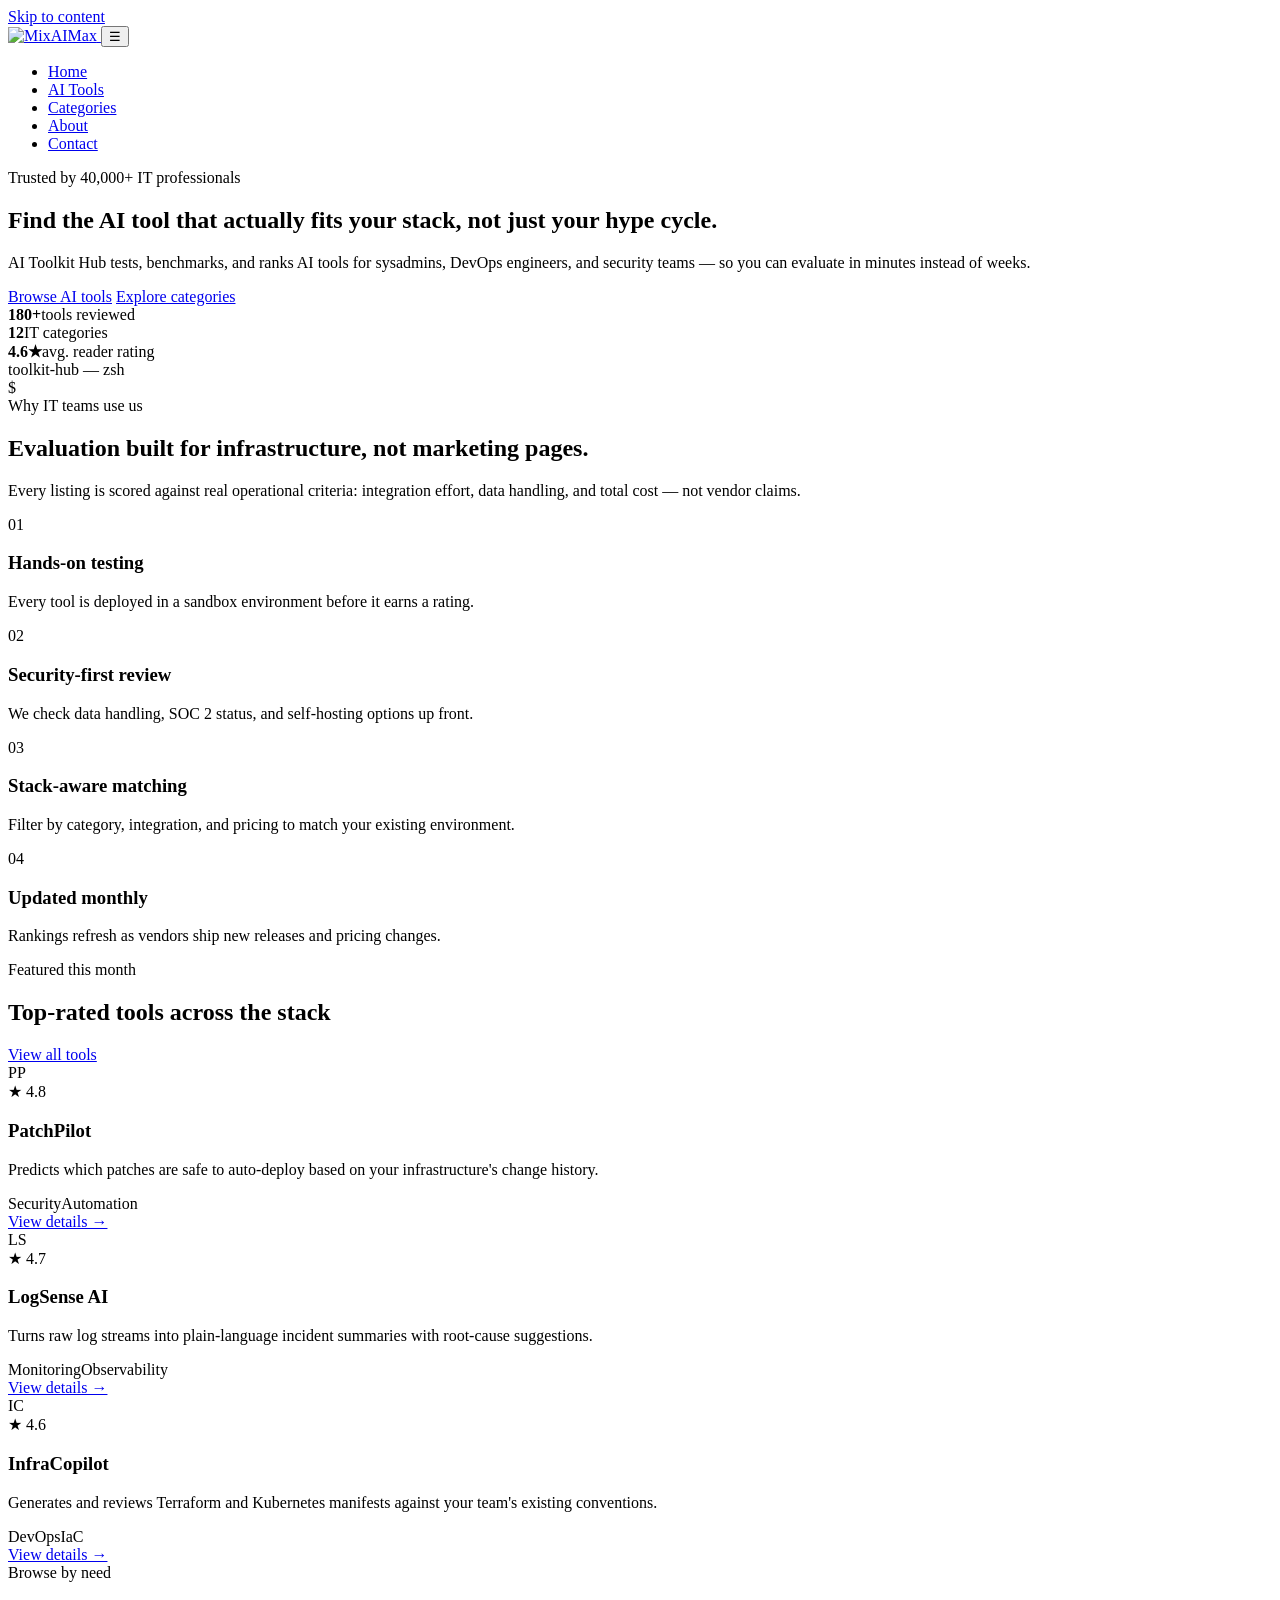
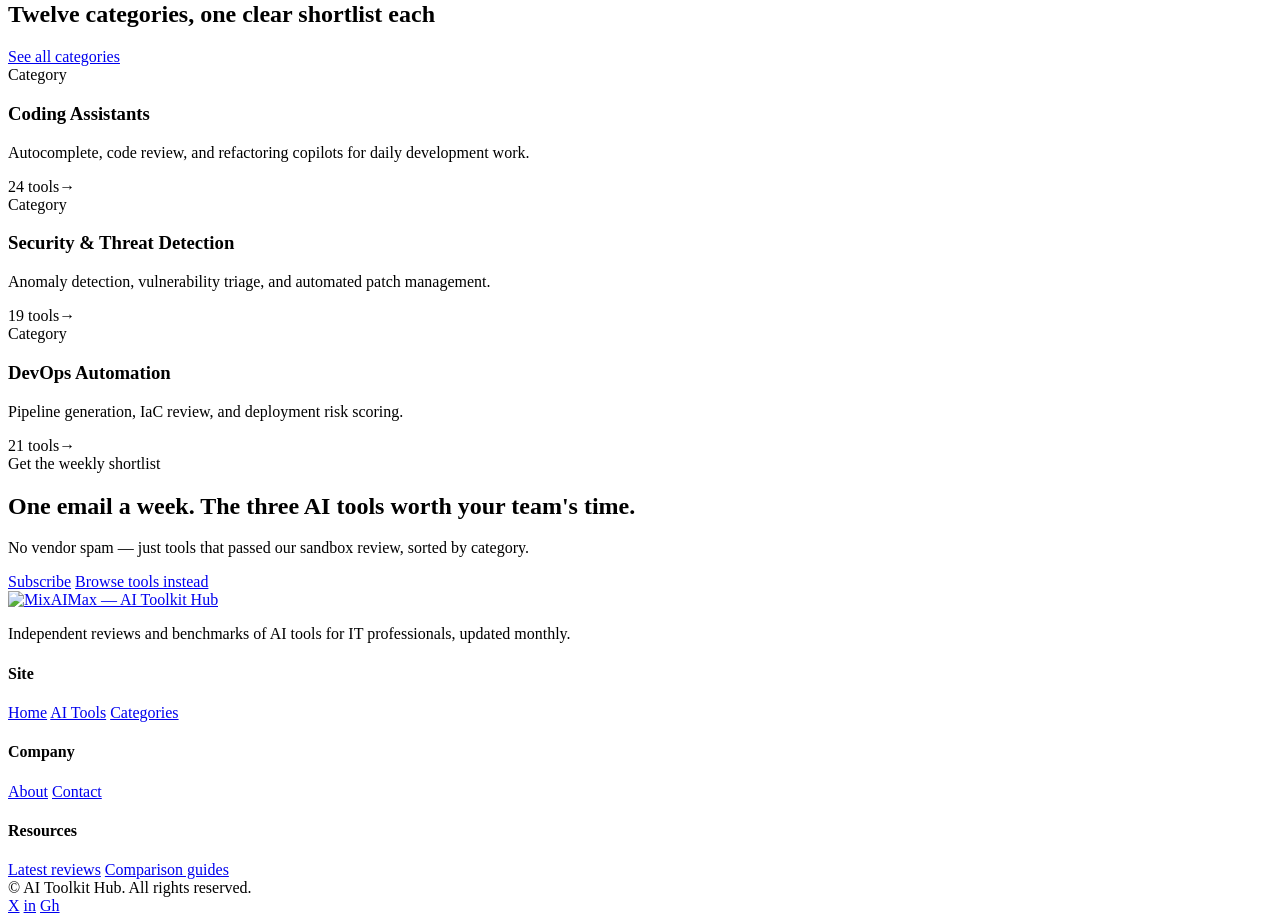
==== index.html @ 881b73ed "Initial website" ====
<!DOCTYPE html>
<html lang="en">
<head>
<meta charset="UTF-8" />
<meta name="viewport" content="width=device-width, initial-scale=1.0" />
<title>MixAIMax — AI Toolkit Hub for IT Professionals</title>
<meta name="description" content="MixAIMax's AI Toolkit Hub helps IT professionals find, compare, and adopt the best AI tools for coding, DevOps, security, monitoring, and infrastructure work." />
<meta name="keywords" content="AI tools, IT professionals, DevOps AI, AI for sysadmins, AI security tools, AI coding assistants" />
<link rel="canonical" href="https://www.mixaimax.example/" />
<meta name="robots" content="index, follow" />

<!-- Open Graph -->
<meta property="og:type" content="website" />
<meta property="og:title" content="MixAIMax — AI Toolkit Hub for IT Professionals" />
<meta property="og:description" content="Curated, benchmarked AI tools for coding, DevOps, security, and monitoring — reviewed by working IT professionals." />
<meta property="og:url" content="https://www.mixaimax.example/" />
<meta name="twitter:card" content="summary_large_image" />

<link rel="preconnect" href="https://fonts.googleapis.com" />
<link rel="preconnect" href="https://fonts.gstatic.com" crossorigin />
<link href="https://fonts.googleapis.com/css2?family=Inter:wght@400;500;600;700&family=JetBrains+Mono:wght@400;500;700;800&display=swap" rel="stylesheet" />
<link rel="stylesheet" href="css/style.css" />

<script type="application/ld+json">
{
  "@context": "https://schema.org",
  "@type": "Organization",
  "name": "MixAIMax",
  "alternateName": "AI Toolkit Hub",
  "url": "https://www.mixaimax.example/",
  "description": "MixAIMax's AI Toolkit Hub recommends the best AI tools for IT professionals across coding, DevOps, security, and monitoring.",
  "sameAs": []
}
</script>
</head>
<body>
<a href="#main-content" class="skip-link">Skip to content</a>

<header class="site-header">
  <nav class="nav" aria-label="Primary">
    <a href="index.html" class="brand" aria-label="MixAIMax — AI Toolkit Hub, go to homepage">
      <span class="brand-logo"><img src="assets/logo-compact.png" alt="MixAIMax" width="87" height="30" /></span>
    </a>
    <button class="nav-toggle" aria-label="Toggle navigation menu" aria-expanded="false">☰</button>
    <ul class="nav-links">
      <li><a href="index.html" class="active">Home</a></li>
      <li><a href="tools.html">AI Tools</a></li>
      <li><a href="categories.html">Categories</a></li>
      <li><a href="about.html">About</a></li>
      <li><a href="contact.html" class="nav-cta">Contact</a></li>
    </ul>
  </nav>
</header>

<main id="main-content">

  <!-- HERO -->
  <section class="hero">
    <div class="container hero-grid">
      <div>
        <span class="eyebrow">Trusted by 40,000+ IT professionals</span>
        <h1>Find the AI tool that actually fits your <span class="accent">stack</span>, not just your hype cycle.</h1>
        <p class="hero-sub">AI Toolkit Hub tests, benchmarks, and ranks AI tools for sysadmins, DevOps engineers, and security teams — so you can evaluate in minutes instead of weeks.</p>
        <div class="hero-actions">
          <a href="tools.html" class="btn btn-primary">Browse AI tools</a>
          <a href="categories.html" class="btn btn-outline">Explore categories</a>
        </div>
        <div class="hero-stats">
          <div class="hero-stat"><strong>180+</strong><span>tools reviewed</span></div>
          <div class="hero-stat"><strong>12</strong><span>IT categories</span></div>
          <div class="hero-stat"><strong>4.6★</strong><span>avg. reader rating</span></div>
        </div>
      </div>

      <div class="terminal" role="img" aria-label="Terminal demo showing a tool search returning ranked results">
        <div class="terminal-bar">
          <span></span><span></span><span></span>
          <span class="terminal-title">toolkit-hub — zsh</span>
        </div>
        <div class="terminal-body">
          <div class="terminal-line"><span class="terminal-prompt">$</span> <span class="terminal-cmd" data-terminal-cmd></span></div>
          <div data-terminal-results></div>
        </div>
      </div>
    </div>
  </section>

  <!-- FEATURES -->
  <section class="section">
    <div class="container">
      <div class="section-head">
        <div>
          <span class="eyebrow">Why IT teams use us</span>
          <h2>Evaluation built for infrastructure, not marketing pages.</h2>
        </div>
        <p>Every listing is scored against real operational criteria: integration effort, data handling, and total cost — not vendor claims.</p>
      </div>
      <div class="feature-grid">
        <div class="feature">
          <div class="tool-icon">01</div>
          <h3>Hands-on testing</h3>
          <p>Every tool is deployed in a sandbox environment before it earns a rating.</p>
        </div>
        <div class="feature">
          <div class="tool-icon">02</div>
          <h3>Security-first review</h3>
          <p>We check data handling, SOC 2 status, and self-hosting options up front.</p>
        </div>
        <div class="feature">
          <div class="tool-icon">03</div>
          <h3>Stack-aware matching</h3>
          <p>Filter by category, integration, and pricing to match your existing environment.</p>
        </div>
        <div class="feature">
          <div class="tool-icon">04</div>
          <h3>Updated monthly</h3>
          <p>Rankings refresh as vendors ship new releases and pricing changes.</p>
        </div>
      </div>
    </div>
  </section>

  <!-- FEATURED TOOLS -->
  <section class="section">
    <div class="container">
      <div class="section-head">
        <div>
          <span class="eyebrow">Featured this month</span>
          <h2>Top-rated tools across the stack</h2>
        </div>
        <a href="tools.html" class="btn btn-outline">View all tools</a>
      </div>
      <div class="grid">
        <article class="card">
          <div class="tool-card-top">
            <div class="tool-icon">PP</div>
            <div class="tool-rating">★ 4.8</div>
          </div>
          <h3>PatchPilot</h3>
          <p>Predicts which patches are safe to auto-deploy based on your infrastructure's change history.</p>
          <div class="tag-row"><span class="tag primary">Security</span><span class="tag">Automation</span></div>
          <a href="tools.html" class="card-link">View details →</a>
        </article>
        <article class="card">
          <div class="tool-card-top">
            <div class="tool-icon">LS</div>
            <div class="tool-rating">★ 4.7</div>
          </div>
          <h3>LogSense AI</h3>
          <p>Turns raw log streams into plain-language incident summaries with root-cause suggestions.</p>
          <div class="tag-row"><span class="tag primary">Monitoring</span><span class="tag">Observability</span></div>
          <a href="tools.html" class="card-link">View details →</a>
        </article>
        <article class="card">
          <div class="tool-card-top">
            <div class="tool-icon">IC</div>
            <div class="tool-rating">★ 4.6</div>
          </div>
          <h3>InfraCopilot</h3>
          <p>Generates and reviews Terraform and Kubernetes manifests against your team's existing conventions.</p>
          <div class="tag-row"><span class="tag primary">DevOps</span><span class="tag">IaC</span></div>
          <a href="tools.html" class="card-link">View details →</a>
        </article>
      </div>
    </div>
  </section>

  <!-- CATEGORIES PREVIEW -->
  <section class="section">
    <div class="container">
      <div class="section-head">
        <div>
          <span class="eyebrow">Browse by need</span>
          <h2>Twelve categories, one clear shortlist each</h2>
        </div>
        <a href="categories.html" class="btn btn-outline">See all categories</a>
      </div>
      <div class="cat-grid">
        <article class="cat-card">
          <div class="cat-num">Category</div>
          <h3>Coding Assistants</h3>
          <p>Autocomplete, code review, and refactoring copilots for daily development work.</p>
          <div class="cat-meta"><span>24 tools</span><span>→</span></div>
        </article>
        <article class="cat-card">
          <div class="cat-num">Category</div>
          <h3>Security &amp; Threat Detection</h3>
          <p>Anomaly detection, vulnerability triage, and automated patch management.</p>
          <div class="cat-meta"><span>19 tools</span><span>→</span></div>
        </article>
        <article class="cat-card">
          <div class="cat-num">Category</div>
          <h3>DevOps Automation</h3>
          <p>Pipeline generation, IaC review, and deployment risk scoring.</p>
          <div class="cat-meta"><span>21 tools</span><span>→</span></div>
        </article>
      </div>
    </div>
  </section>

  <!-- CTA -->
  <section class="section" style="border-bottom:none;">
    <div class="cta-banner">
      <span class="eyebrow" style="justify-content:center;">Get the weekly shortlist</span>
      <h2>One email a week. The three AI tools worth your team's time.</h2>
      <p>No vendor spam — just tools that passed our sandbox review, sorted by category.</p>
      <div class="cta-actions">
        <a href="contact.html" class="btn btn-primary">Subscribe</a>
        <a href="tools.html" class="btn btn-outline">Browse tools instead</a>
      </div>
    </div>
  </section>

</main>

<footer class="site-footer">
  <div class="container">
    <div class="footer-grid">
      <div class="footer-brand">
        <a href="index.html" class="brand" aria-label="MixAIMax — AI Toolkit Hub, go to homepage">
          <span class="brand-logo"><img src="assets/logo-full.png" alt="MixAIMax — AI Toolkit Hub" width="81" height="34" /></span>
        </a>
        <p>Independent reviews and benchmarks of AI tools for IT professionals, updated monthly.</p>
      </div>
      <div class="footer-col">
        <h4>Site</h4>
        <a href="index.html">Home</a>
        <a href="tools.html">AI Tools</a>
        <a href="categories.html">Categories</a>
      </div>
      <div class="footer-col">
        <h4>Company</h4>
        <a href="about.html">About</a>
        <a href="contact.html">Contact</a>
      </div>
      <div class="footer-col">
        <h4>Resources</h4>
        <a href="tools.html">Latest reviews</a>
        <a href="categories.html">Comparison guides</a>
      </div>
    </div>
    <div class="footer-bottom">
      <span>© <span data-year></span> AI Toolkit Hub. All rights reserved.</span>
      <div class="footer-social">
        <a href="#" aria-label="AI Toolkit Hub on X">X</a>
        <a href="#" aria-label="AI Toolkit Hub on LinkedIn">in</a>
        <a href="#" aria-label="AI Toolkit Hub on GitHub">Gh</a>
      </div>
    </div>
  </div>
</footer>

<script src="js/script.js"></script>
</body>
</html>
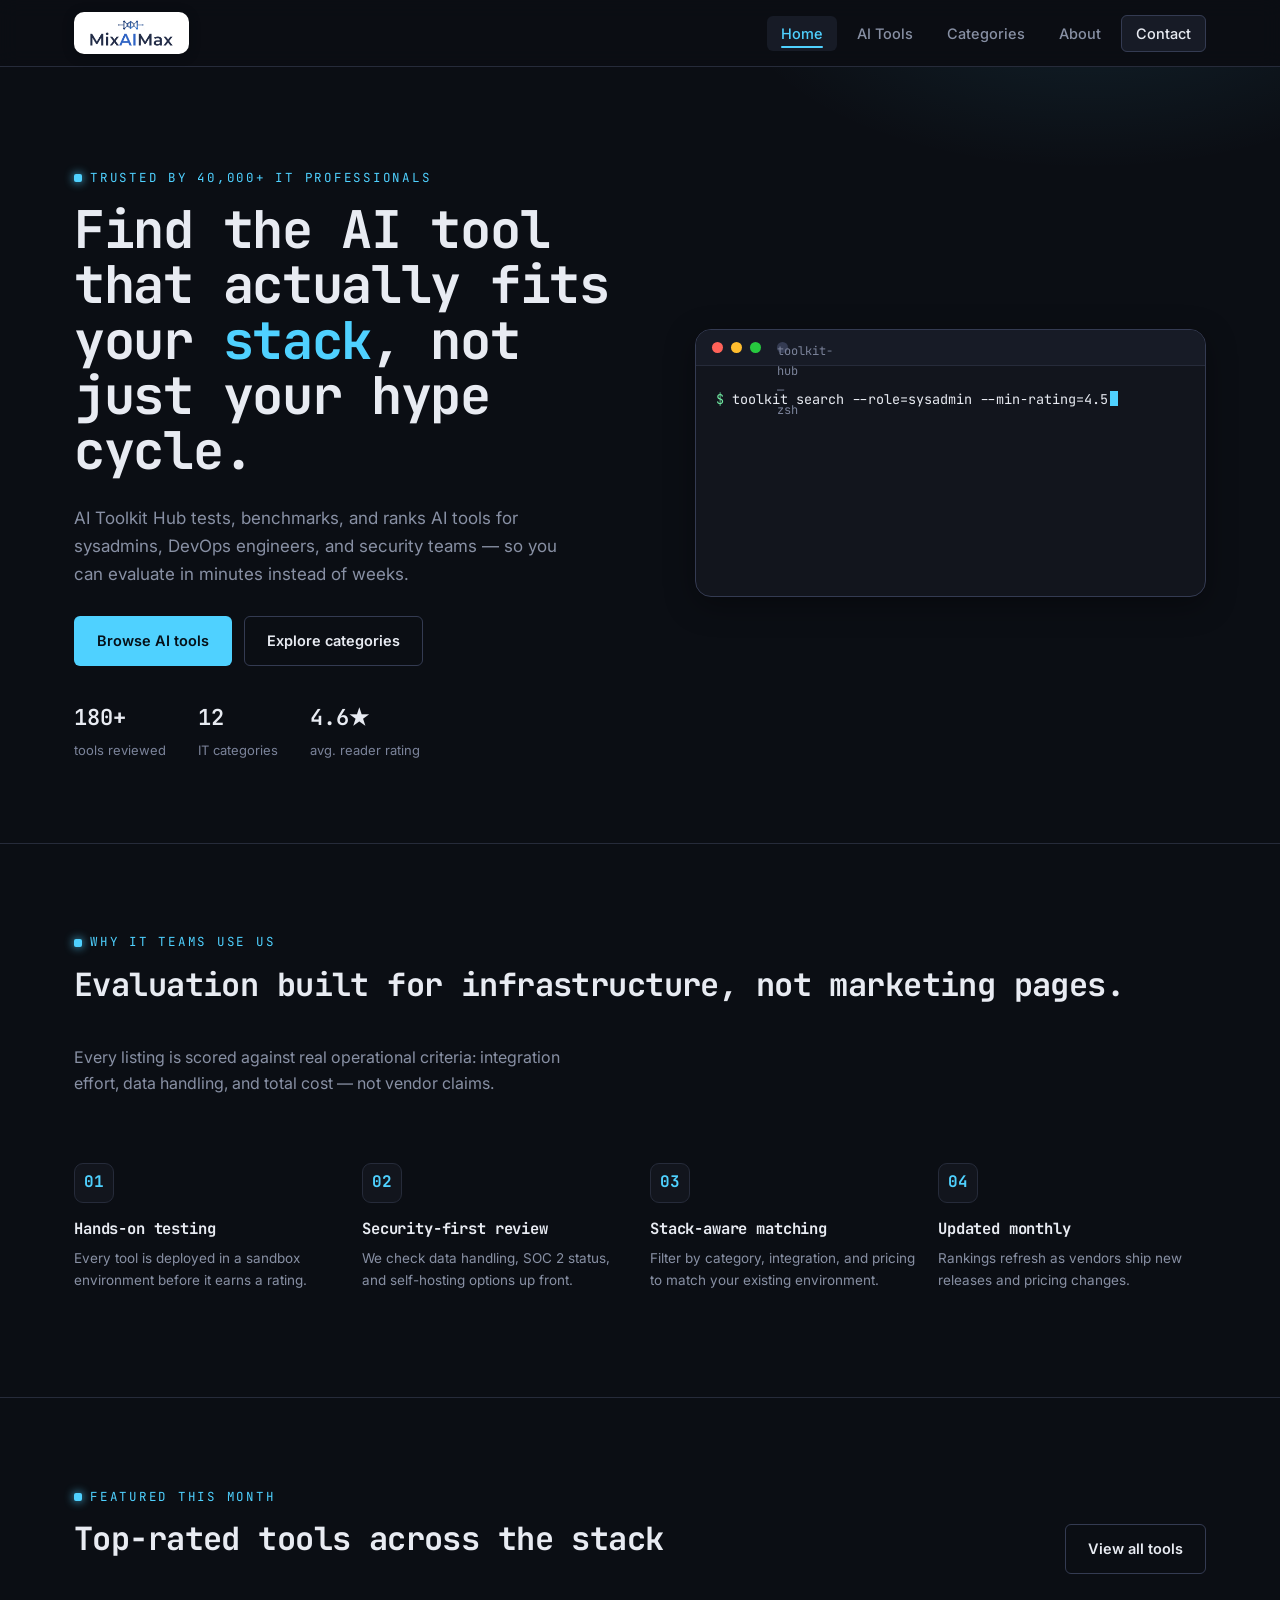
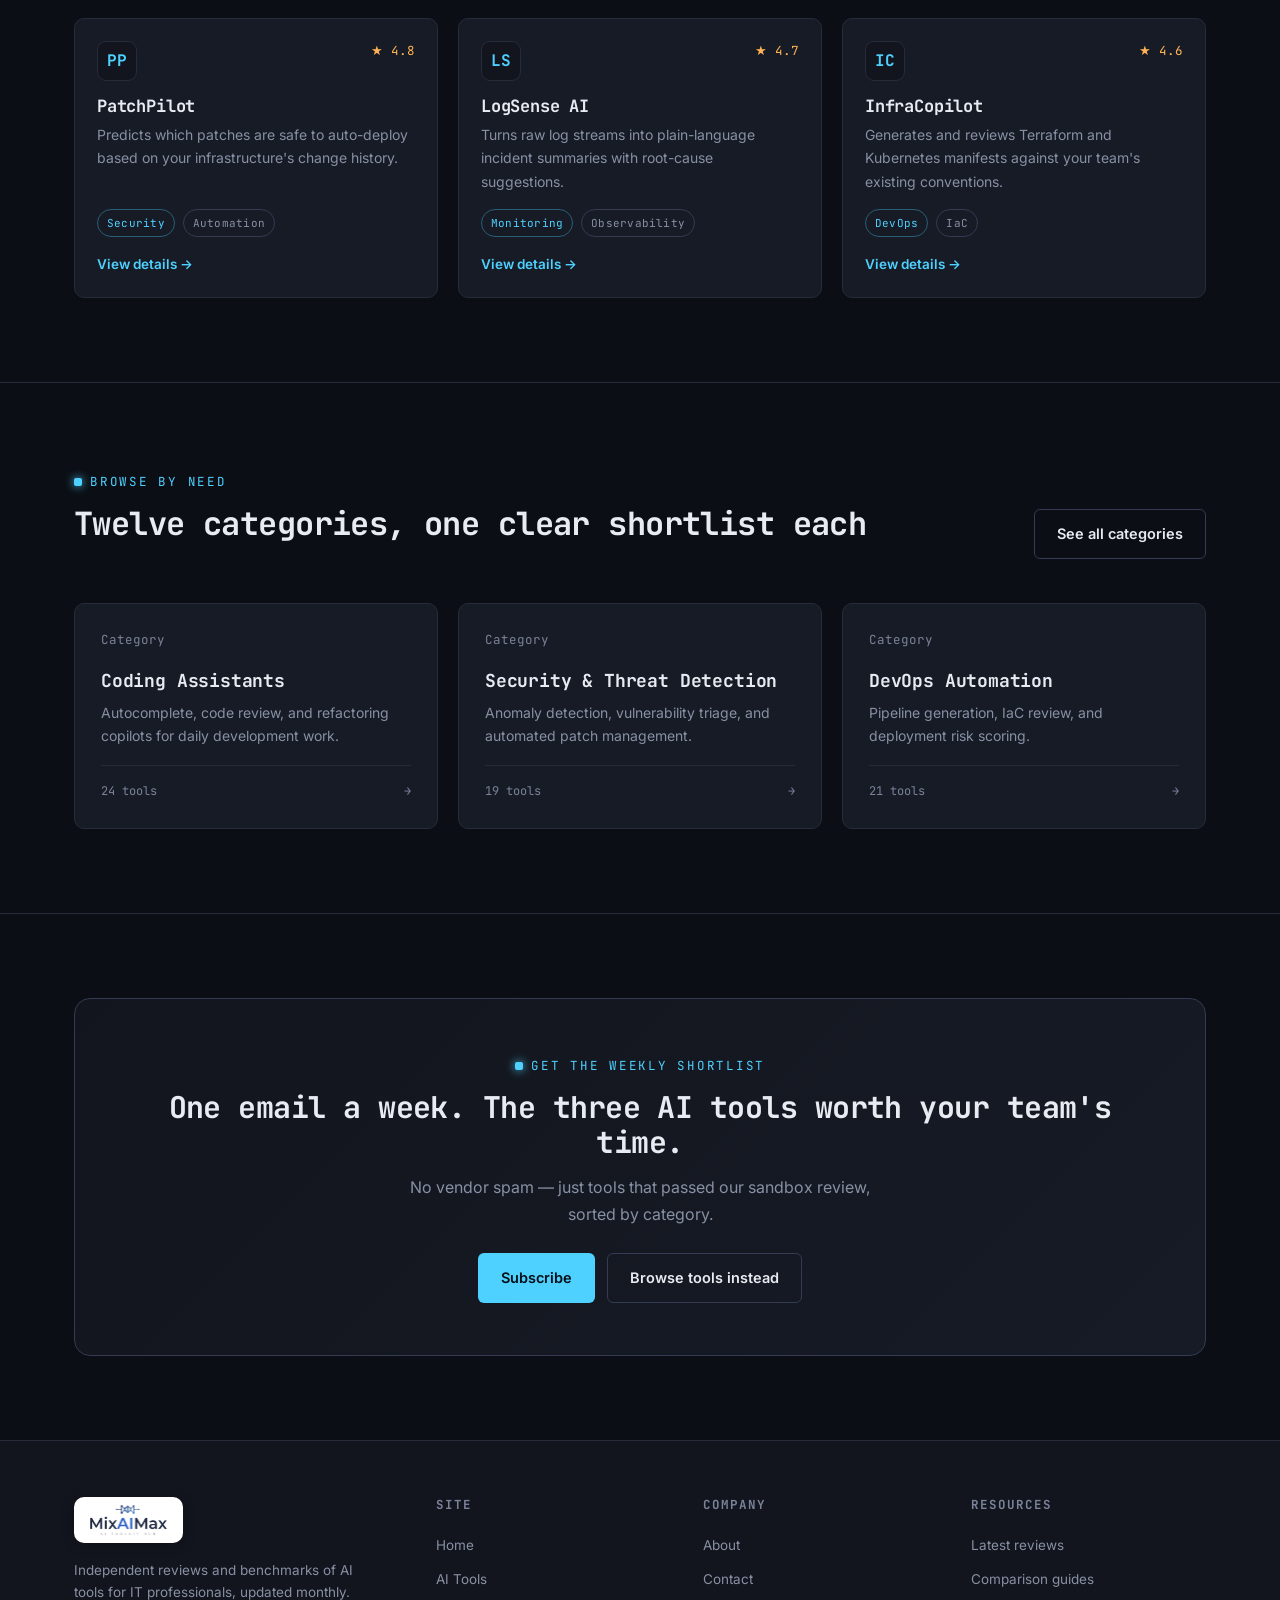
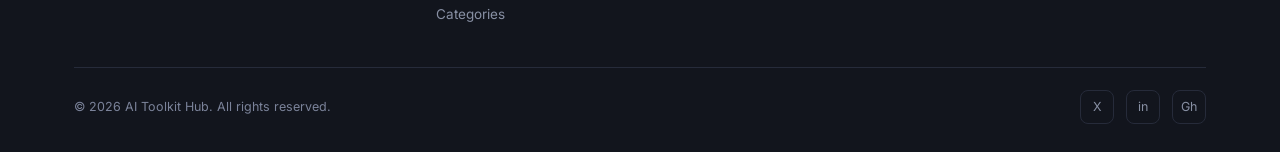
==== commit c7201604: "Review code" ====
--- a/index.html
+++ b/index.html
@@ -3,6 +3,8 @@
 <head>
 <meta charset="UTF-8" />
 <meta name="viewport" content="width=device-width, initial-scale=1.0" />
+<meta name="theme-color" content="#0b0e14" />
+<link rel="preload" as="image" href="assets/logo-compact.png" />
 <title>MixAIMax — AI Toolkit Hub for IT Professionals</title>
 <meta name="description" content="MixAIMax's AI Toolkit Hub helps IT professionals find, compare, and adopt the best AI tools for coding, DevOps, security, monitoring, and infrastructure work." />
 <meta name="keywords" content="AI tools, IT professionals, DevOps AI, AI for sysadmins, AI security tools, AI coding assistants" />
@@ -13,12 +15,16 @@
 <meta property="og:type" content="website" />
 <meta property="og:title" content="MixAIMax — AI Toolkit Hub for IT Professionals" />
 <meta property="og:description" content="Curated, benchmarked AI tools for coding, DevOps, security, and monitoring — reviewed by working IT professionals." />
+<meta property="og:image" content="https://www.mixaimax.example/assets/og-image.png" />
+<meta property="og:locale" content="en_US" />
 <meta property="og:url" content="https://www.mixaimax.example/" />
 <meta name="twitter:card" content="summary_large_image" />
+<meta name="twitter:title" content="MixAIMax" />
+<meta name="twitter:image" content="https://www.mixaimax.example/assets/og-image.png" />
 
 <link rel="preconnect" href="https://fonts.googleapis.com" />
 <link rel="preconnect" href="https://fonts.gstatic.com" crossorigin />
-<link href="https://fonts.googleapis.com/css2?family=Inter:wght@400;500;600;700&family=JetBrains+Mono:wght@400;500;700;800&display=swap" rel="stylesheet" />
+<link href="https://fonts.googleapis.com/css2?family=Inter:wght@400;500;600;700&family=JetBrains+Mono:wght@400;500;700&display=swap" rel="stylesheet" />
 <link rel="stylesheet" href="css/style.css" />
 
 <script type="application/ld+json">
@@ -39,7 +45,7 @@
 <header class="site-header">
   <nav class="nav" aria-label="Primary">
     <a href="index.html" class="brand" aria-label="MixAIMax — AI Toolkit Hub, go to homepage">
-      <span class="brand-logo"><img src="assets/logo-compact.png" alt="MixAIMax" width="87" height="30" /></span>
+      <span class="brand-logo"><img src="assets/logo-compact.png" alt="MixAIMax" width="87" height="30" fetchpriority="high" /></span>
     </a>
     <button class="nav-toggle" aria-label="Toggle navigation menu" aria-expanded="false">☰</button>
     <ul class="nav-links">
@@ -88,14 +94,14 @@
   <!-- FEATURES -->
   <section class="section">
     <div class="container">
-      <div class="section-head">
+      <div class="section-head" data-reveal>
         <div>
           <span class="eyebrow">Why IT teams use us</span>
           <h2>Evaluation built for infrastructure, not marketing pages.</h2>
         </div>
         <p>Every listing is scored against real operational criteria: integration effort, data handling, and total cost — not vendor claims.</p>
       </div>
-      <div class="feature-grid">
+      <div class="feature-grid" data-reveal-group>
         <div class="feature">
           <div class="tool-icon">01</div>
           <h3>Hands-on testing</h3>
@@ -123,14 +129,14 @@
   <!-- FEATURED TOOLS -->
   <section class="section">
     <div class="container">
-      <div class="section-head">
+      <div class="section-head" data-reveal>
         <div>
           <span class="eyebrow">Featured this month</span>
           <h2>Top-rated tools across the stack</h2>
         </div>
         <a href="tools.html" class="btn btn-outline">View all tools</a>
       </div>
-      <div class="grid">
+      <div class="grid" data-reveal-group>
         <article class="card">
           <div class="tool-card-top">
             <div class="tool-icon">PP</div>
@@ -168,14 +174,14 @@
   <!-- CATEGORIES PREVIEW -->
   <section class="section">
     <div class="container">
-      <div class="section-head">
+      <div class="section-head" data-reveal>
         <div>
           <span class="eyebrow">Browse by need</span>
           <h2>Twelve categories, one clear shortlist each</h2>
         </div>
         <a href="categories.html" class="btn btn-outline">See all categories</a>
       </div>
-      <div class="cat-grid">
+      <div class="cat-grid" data-reveal-group>
         <article class="cat-card">
           <div class="cat-num">Category</div>
           <h3>Coding Assistants</h3>
@@ -200,7 +206,7 @@
 
   <!-- CTA -->
   <section class="section" style="border-bottom:none;">
-    <div class="cta-banner">
+    <div class="cta-banner" data-reveal>
       <span class="eyebrow" style="justify-content:center;">Get the weekly shortlist</span>
       <h2>One email a week. The three AI tools worth your team's time.</h2>
       <p>No vendor spam — just tools that passed our sandbox review, sorted by category.</p>
@@ -218,7 +224,7 @@
     <div class="footer-grid">
       <div class="footer-brand">
         <a href="index.html" class="brand" aria-label="MixAIMax — AI Toolkit Hub, go to homepage">
-          <span class="brand-logo"><img src="assets/logo-full.png" alt="MixAIMax — AI Toolkit Hub" width="81" height="34" /></span>
+          <span class="brand-logo"><img src="assets/logo-full.png" alt="MixAIMax — AI Toolkit Hub" width="81" height="34" loading="lazy" decoding="async" /></span>
         </a>
         <p>Independent reviews and benchmarks of AI tools for IT professionals, updated monthly.</p>
       </div>
@@ -250,6 +256,6 @@
   </div>
 </footer>
 
-<script src="js/script.js"></script>
+<script src="js/script.js" defer></script>
 </body>
 </html>
--- a/css/style.css
+++ b/css/style.css
@@ -0,0 +1,823 @@
+/* =========================================================
+   AI TOOLKIT HUB — core stylesheet
+   Design tokens
+   ========================================================= */
+:root {
+  /* color */
+  --bg: #0b0e14;
+  --bg-elevated: #12151d;
+  --surface: #171b26;
+  --surface-hover: #1d2230;
+  --border: #262b3a;
+  --border-bright: #343b52;
+  --text-primary: #e8ebf2;
+  --text-muted: #8890a4;
+  --text-faint: #7b839a;
+  --accent: #4fd1ff;
+  --accent-dim: #2a5f75;
+  --accent-amber: #ffb454;
+  --accent-green: #6ee7a0;
+  --danger: #ff6b6b;
+
+  /* type */
+  --font-display: "JetBrains Mono", "SFMono-Regular", Consolas, monospace;
+  --font-body: "Inter", -apple-system, BlinkMacSystemFont, "Segoe UI", sans-serif;
+
+  /* layout */
+  --max-width: 1180px;
+  --radius-sm: 6px;
+  --radius-md: 10px;
+  --radius-lg: 16px;
+  --shadow-card: 0 8px 30px rgba(0, 0, 0, 0.35);
+}
+
+/* =========================================================
+   Reset
+   ========================================================= */
+*, *::before, *::after { box-sizing: border-box; }
+html { scroll-behavior: smooth; }
+body {
+  margin: 0;
+  background: var(--bg);
+  color: var(--text-primary);
+  font-family: var(--font-body);
+  font-size: 16px;
+  line-height: 1.65;
+  -webkit-font-smoothing: antialiased;
+  -moz-osx-font-smoothing: grayscale;
+  text-rendering: optimizeLegibility;
+}
+img, svg { max-width: 100%; display: block; }
+a { color: inherit; text-decoration: none; }
+ul { list-style: none; margin: 0; padding: 0; }
+
+h1, h2, h3, h4 { font-family: var(--font-display); color: var(--text-primary); margin: 0 0 0.5em; font-weight: 700; }
+h1 { font-size: clamp(32px, 4.5vw, 52px); line-height: 1.06; letter-spacing: -0.025em; }
+h2 { font-size: clamp(24px, 3vw, 32px); line-height: 1.15; letter-spacing: -0.018em; }
+h3 { font-size: 17px; line-height: 1.3; letter-spacing: -0.01em; }
+h4 { font-size: 15px; line-height: 1.35; letter-spacing: -0.005em; }
+
+p { margin: 0 0 1em; color: var(--text-muted); max-width: 62ch; }
+p:last-child { margin-bottom: 0; }
+button { font-family: inherit; cursor: pointer; }
+input, textarea, select { font-family: inherit; }
+strong { color: var(--text-primary); font-weight: 600; }
+
+/* Skip link for keyboard/screen-reader users */
+.skip-link {
+  position: absolute;
+  top: -48px;
+  left: 16px;
+  background: var(--accent);
+  color: #051019;
+  padding: 10px 18px;
+  border-radius: var(--radius-sm);
+  font-family: var(--font-display);
+  font-size: 13px;
+  font-weight: 700;
+  z-index: 999;
+  transition: top 0.15s ease;
+}
+.skip-link:focus { top: 12px; }
+
+@media (prefers-reduced-motion: reduce) {
+  * { animation-duration: 0.001ms !important; animation-iteration-count: 1 !important; transition-duration: 0.001ms !important; scroll-behavior: auto !important; }
+}
+
+::selection { background: var(--accent); color: #051019; }
+html { scrollbar-color: var(--border-bright) var(--bg); }
+::-webkit-scrollbar { width: 11px; height: 11px; }
+::-webkit-scrollbar-track { background: var(--bg); }
+::-webkit-scrollbar-thumb { background: var(--border-bright); border-radius: 20px; border: 3px solid var(--bg); }
+::-webkit-scrollbar-thumb:hover { background: var(--text-faint); }
+
+:focus-visible {
+  outline: 2px solid var(--accent);
+  outline-offset: 3px;
+  border-radius: 4px;
+}
+
+.container {
+  max-width: var(--max-width);
+  margin: 0 auto;
+  padding: 0 24px;
+}
+@media (min-width: 1400px) {
+  .container { padding: 0 32px; }
+}
+
+.eyebrow {
+  font-family: var(--font-display);
+  font-size: 12.5px;
+  letter-spacing: 0.14em;
+  text-transform: uppercase;
+  color: var(--accent);
+  display: inline-flex;
+  align-items: center;
+  gap: 8px;
+  margin-bottom: 14px;
+}
+.eyebrow::before {
+  content: "";
+  width: 8px; height: 8px;
+  background: var(--accent);
+  border-radius: 2px;
+  box-shadow: 0 0 10px var(--accent);
+}
+
+/* =========================================================
+   Header / Nav
+   ========================================================= */
+.site-header {
+  position: sticky;
+  top: 0;
+  z-index: 100;
+  background: rgba(11, 14, 20, 0.82);
+  backdrop-filter: blur(10px);
+  border-bottom: 1px solid var(--border);
+  transition: box-shadow 0.2s ease, background 0.2s ease;
+}
+.site-header.is-scrolled {
+  background: rgba(11, 14, 20, 0.96);
+  box-shadow: 0 8px 24px rgba(0, 0, 0, 0.35);
+}
+.nav {
+  display: flex;
+  align-items: center;
+  justify-content: space-between;
+  padding: 12px 24px;
+  max-width: var(--max-width);
+  margin: 0 auto;
+}
+
+/* Logo: original artwork sits on a light card so its navy/blue palette
+   stays legible against the dark header, at every viewport. */
+.brand { display: flex; align-items: center; }
+.brand-logo {
+  display: flex;
+  align-items: center;
+  background: #ffffff;
+  border-radius: var(--radius-md);
+  padding: 6px 14px;
+  box-shadow: 0 2px 12px rgba(0, 0, 0, 0.28);
+  transition: transform 0.15s ease, box-shadow 0.15s ease;
+}
+.brand:hover .brand-logo { transform: translateY(-1px); box-shadow: 0 4px 16px rgba(0, 0, 0, 0.34); }
+.brand-logo img { height: 30px; width: auto; display: block; }
+
+.nav-links {
+  display: flex;
+  gap: 6px;
+  align-items: center;
+}
+.nav-links a {
+  position: relative;
+  padding: 9px 14px;
+  border-radius: var(--radius-sm);
+  font-size: 14.5px;
+  font-weight: 500;
+  color: var(--text-muted);
+  transition: color 0.15s ease, background 0.15s ease;
+}
+.nav-links a:hover { color: var(--text-primary); background: var(--surface); }
+.nav-links a.active { color: var(--accent); background: var(--surface); }
+.nav-links a.active::after {
+  content: "";
+  position: absolute;
+  left: 14px; right: 14px; bottom: 3px;
+  height: 2px;
+  background: var(--accent);
+  border-radius: 2px;
+}
+.nav-cta {
+  border: 1px solid var(--border-bright);
+  color: var(--text-primary) !important;
+  background: var(--surface);
+}
+.nav-cta:hover { border-color: var(--accent); background: var(--surface-hover) !important; }
+.nav-cta.active { background: var(--surface) !important; }
+.nav-cta.active::after { display: none; }
+.nav-toggle {
+  display: none;
+  background: none;
+  border: 1px solid var(--border);
+  border-radius: var(--radius-sm);
+  width: 44px; height: 44px;
+  align-items: center;
+  justify-content: center;
+  color: var(--text-primary);
+  font-size: 18px;
+  transition: border-color 0.15s ease;
+}
+.nav-toggle:hover { border-color: var(--border-bright); }
+
+.nav-backdrop {
+  position: fixed;
+  inset: 0;
+  background: rgba(0, 0, 0, 0.5);
+  opacity: 0;
+  pointer-events: none;
+  transition: opacity 0.2s ease;
+  z-index: 90;
+}
+.nav-backdrop.show { opacity: 1; pointer-events: auto; }
+
+@media (max-width: 860px) {
+  .nav-toggle { display: flex; }
+  .nav-links {
+    position: absolute;
+    top: 100%; left: 12px; right: 12px;
+    flex-direction: column;
+    align-items: stretch;
+    background: var(--bg-elevated);
+    border: 1px solid var(--border);
+    border-radius: var(--radius-md);
+    margin-top: 8px;
+    padding: 10px;
+    gap: 2px;
+    z-index: 95;
+    box-shadow: var(--shadow-card);
+    opacity: 0;
+    transform: translateY(-8px);
+    visibility: hidden;
+    transition: opacity 0.18s ease, transform 0.18s ease, visibility 0.18s;
+  }
+  .nav-links.open { opacity: 1; transform: translateY(0); visibility: visible; }
+  .nav-links a { padding: 13px 14px; }
+  .nav-links a.active::after { display: none; }
+  .nav-links a.active { border-left: 2px solid var(--accent); }
+}
+
+/* =========================================================
+   Buttons
+   ========================================================= */
+.btn {
+  display: inline-flex;
+  align-items: center;
+  gap: 8px;
+  padding: 12px 22px;
+  border-radius: var(--radius-sm);
+  font-size: 14.5px;
+  font-weight: 600;
+  border: 1px solid transparent;
+  transition: transform 0.15s ease, background 0.15s ease, border-color 0.15s ease;
+  white-space: nowrap;
+}
+.btn:hover { transform: translateY(-1px); }
+.btn-primary {
+  background: var(--accent);
+  color: #051019;
+}
+.btn-primary:hover { background: #6bdcff; }
+.btn-outline {
+  border-color: var(--border-bright);
+  color: var(--text-primary);
+  background: transparent;
+}
+.btn-outline:hover { border-color: var(--accent); color: var(--accent); }
+.btn-block { width: 100%; justify-content: center; }
+.btn-sm { padding: 8px 16px; font-size: 13px; }
+
+/* =========================================================
+   Hero
+   ========================================================= */
+.hero {
+  padding: 96px 0 80px;
+  border-bottom: 1px solid var(--border);
+  background:
+    radial-gradient(600px 300px at 85% -10%, rgba(79, 209, 255, 0.10), transparent 60%);
+}
+.hero-grid {
+  display: grid;
+  grid-template-columns: 1.05fr 0.95fr;
+  gap: 56px;
+  align-items: center;
+}
+.hero h1 {
+  font-size: clamp(32px, 4.5vw, 52px);
+  color: var(--text-primary);
+}
+.hero h1 .accent { color: var(--accent); }
+.hero-sub {
+  font-size: 17px;
+  max-width: 46ch;
+  margin-bottom: 28px;
+}
+.hero-actions { display: flex; gap: 12px; flex-wrap: wrap; margin-bottom: 34px; }
+.hero-stats { display: flex; gap: 32px; flex-wrap: wrap; }
+.hero-stat strong {
+  display: block;
+  font-family: var(--font-display);
+  font-size: 22px;
+  color: var(--text-primary);
+}
+.hero-stat span { font-size: 13px; color: var(--text-faint); }
+
+/* Terminal signature element */
+.terminal {
+  background: var(--bg-elevated);
+  border: 1px solid var(--border-bright);
+  border-radius: var(--radius-lg);
+  box-shadow: var(--shadow-card);
+  overflow: hidden;
+}
+.terminal-bar {
+  display: flex;
+  align-items: center;
+  gap: 8px;
+  padding: 12px 16px;
+  background: var(--surface);
+  border-bottom: 1px solid var(--border);
+}
+.terminal-bar span {
+  width: 11px; height: 11px; border-radius: 50%;
+  background: var(--border-bright);
+}
+.terminal-bar span:nth-child(1) { background: #ff6259; }
+.terminal-bar span:nth-child(2) { background: #ffbd2e; }
+.terminal-bar span:nth-child(3) { background: #27c93f; }
+.terminal-title {
+  margin-left: 8px;
+  font-family: var(--font-display);
+  font-size: 12px;
+  color: var(--text-faint);
+}
+.terminal-body {
+  padding: 22px 20px 26px;
+  font-family: var(--font-display);
+  font-size: 13.5px;
+  min-height: 230px;
+}
+.terminal-line { color: var(--text-muted); margin-bottom: 10px; }
+.terminal-prompt { color: var(--accent-green); }
+.terminal-cmd { color: var(--text-primary); }
+.terminal-cursor {
+  display: inline-block;
+  width: 8px; height: 15px;
+  background: var(--accent);
+  margin-left: 2px;
+  vertical-align: -2px;
+  animation: blink 1s steps(1) infinite;
+}
+@keyframes blink { 50% { opacity: 0; } }
+.terminal-result {
+  display: flex;
+  justify-content: space-between;
+  align-items: center;
+  padding: 10px 12px;
+  border: 1px solid var(--border);
+  border-radius: var(--radius-sm);
+  margin-top: 8px;
+  background: var(--surface);
+  opacity: 0;
+  transform: translateY(6px);
+  animation: rise 0.5s ease forwards;
+}
+.terminal-result .r-tag { color: var(--accent-amber); font-size: 12px; }
+@keyframes rise { to { opacity: 1; transform: translateY(0); } }
+
+/* =========================================================
+   Section basics
+   ========================================================= */
+.section { padding: 84px 0; border-bottom: 1px solid var(--border); }
+.section:last-of-type { border-bottom: none; }
+.section-head {
+  display: flex;
+  justify-content: space-between;
+  align-items: flex-end;
+  gap: 24px;
+  margin-bottom: 44px;
+  flex-wrap: wrap;
+}
+.section-head h2 { font-size: clamp(24px, 3vw, 32px); color: var(--text-primary); }
+.section-head p { max-width: 52ch; margin: 0; }
+
+/* =========================================================
+   Cards: tools
+   ========================================================= */
+.grid {
+  display: grid;
+  grid-template-columns: repeat(3, 1fr);
+  gap: 20px;
+}
+.card {
+  background: var(--surface);
+  border: 1px solid var(--border);
+  border-radius: var(--radius-md);
+  padding: 22px;
+  display: flex;
+  flex-direction: column;
+  transition: border-color 0.15s ease, transform 0.15s ease;
+}
+.card:hover { border-color: var(--border-bright); transform: translateY(-3px); }
+.card p { flex-grow: 1; }
+.tool-card-top {
+  display: flex;
+  justify-content: space-between;
+  align-items: flex-start;
+  margin-bottom: 14px;
+}
+.tool-icon {
+  width: 40px; height: 40px;
+  border-radius: 9px;
+  display: flex; align-items: center; justify-content: center;
+  background: var(--bg-elevated);
+  border: 1px solid var(--border);
+  color: var(--accent);
+  font-family: var(--font-display);
+  font-weight: 700;
+}
+.tool-rating {
+  font-family: var(--font-display);
+  font-size: 12.5px;
+  color: var(--accent-amber);
+  display: flex;
+  align-items: center;
+  gap: 4px;
+}
+.card h3 { font-size: 17px; color: var(--text-primary); margin-bottom: 6px; }
+.card p { font-size: 14px; margin-bottom: 16px; }
+.tag-row { display: flex; flex-wrap: wrap; gap: 8px; margin-bottom: 16px; }
+.tag {
+  font-family: var(--font-display);
+  font-size: 11px;
+  letter-spacing: 0.02em;
+  padding: 4px 9px;
+  border-radius: 20px;
+  border: 1px solid var(--border-bright);
+  color: var(--text-muted);
+}
+.tag.primary { color: var(--accent); border-color: var(--accent-dim); }
+.card-link {
+  font-size: 13.5px;
+  font-weight: 600;
+  color: var(--accent);
+  display: inline-flex;
+  align-items: center;
+  gap: 5px;
+}
+.card-link span, .card-link::after { transition: transform 0.15s ease; }
+.card:hover .card-link { text-decoration: underline; }
+
+/* filter bar for Tools page */
+.filter-bar {
+  display: flex;
+  flex-wrap: wrap;
+  gap: 10px;
+  margin-bottom: 40px;
+}
+.filter-chip {
+  font-family: var(--font-display);
+  font-size: 12.5px;
+  padding: 9px 16px;
+  border-radius: 20px;
+  border: 1px solid var(--border);
+  color: var(--text-muted);
+  background: var(--surface);
+  transition: all 0.15s ease;
+}
+.filter-chip:hover { border-color: var(--border-bright); color: var(--text-primary); }
+.filter-chip.is-active {
+  border-color: var(--accent);
+  color: var(--accent);
+  background: rgba(79, 209, 255, 0.08);
+}
+.results-note {
+  font-family: var(--font-display);
+  font-size: 12.5px;
+  color: var(--text-faint);
+  margin-bottom: 20px;
+}
+.empty-state {
+  display: none;
+  text-align: center;
+  padding: 60px 20px;
+  border: 1px dashed var(--border-bright);
+  border-radius: var(--radius-md);
+  color: var(--text-faint);
+  font-family: var(--font-display);
+  font-size: 13px;
+}
+.empty-state.show { display: block; }
+
+/* =========================================================
+   Category cards
+   ========================================================= */
+.cat-grid { display: grid; grid-template-columns: repeat(3, 1fr); gap: 20px; }
+.cat-card {
+  background: var(--surface);
+  border: 1px solid var(--border);
+  border-radius: var(--radius-md);
+  padding: 26px;
+  transition: border-color 0.15s ease, transform 0.15s ease;
+}
+.cat-card:hover { border-color: var(--accent-dim); transform: translateY(-3px); }
+.cat-num {
+  font-family: var(--font-display);
+  color: var(--text-faint);
+  font-size: 12.5px;
+  margin-bottom: 18px;
+}
+.cat-card h3 { font-size: 18px; color: var(--text-primary); }
+.cat-card p { font-size: 14px; }
+.cat-meta {
+  display: flex;
+  justify-content: space-between;
+  align-items: center;
+  margin-top: 18px;
+  padding-top: 16px;
+  border-top: 1px solid var(--border);
+  font-family: var(--font-display);
+  font-size: 12px;
+  color: var(--text-faint);
+}
+
+/* =========================================================
+   Feature / value list
+   ========================================================= */
+.feature-grid { display: grid; grid-template-columns: repeat(4, 1fr); gap: 20px; }
+.feature {
+  padding: 22px 0;
+}
+.feature .tool-icon { margin-bottom: 16px; }
+.feature h3 { font-size: 15.5px; color: var(--text-primary); margin-bottom: 8px; }
+.feature p { font-size: 13.5px; margin: 0; }
+
+/* =========================================================
+   About page
+   ========================================================= */
+.split {
+  display: grid;
+  grid-template-columns: 1fr 1fr;
+  gap: 56px;
+  align-items: center;
+}
+.stat-block { display: grid; grid-template-columns: repeat(2, 1fr); gap: 24px; margin-top: 20px; }
+.stat-block .num { font-family: var(--font-display); font-size: 30px; color: var(--accent); }
+.stat-block .label { font-size: 12.5px; color: var(--text-faint); }
+.values-grid { display: grid; grid-template-columns: repeat(3, 1fr); gap: 20px; margin-top: 20px; }
+.value-card {
+  border: 1px solid var(--border);
+  background: var(--surface);
+  border-radius: var(--radius-md);
+  padding: 24px;
+}
+.value-card h3 { font-size: 16px; color: var(--text-primary); }
+.value-card p { font-size: 14px; margin: 0; }
+.timeline { border-left: 2px solid var(--border-bright); padding-left: 24px; margin-top: 30px; }
+.timeline-item { position: relative; padding-bottom: 28px; }
+.timeline-item:last-child { padding-bottom: 0; }
+.timeline-item::before {
+  content: "";
+  position: absolute;
+  left: -30px; top: 4px;
+  width: 10px; height: 10px;
+  background: var(--accent);
+  border-radius: 50%;
+  box-shadow: 0 0 0 4px rgba(79, 209, 255, 0.15);
+}
+.timeline-item .t-year { font-family: var(--font-display); color: var(--accent); font-size: 13px; }
+.timeline-item h4 { color: var(--text-primary); font-size: 15px; margin: 4px 0 4px; }
+.timeline-item p { font-size: 13.5px; margin: 0; }
+
+/* =========================================================
+   Contact page
+   ========================================================= */
+.contact-grid { display: grid; grid-template-columns: 1fr 1fr; gap: 48px; align-items: start; }
+.field { margin-bottom: 20px; }
+.field label {
+  display: block;
+  font-family: var(--font-display);
+  font-size: 12.5px;
+  color: var(--text-muted);
+  margin-bottom: 8px;
+}
+.field input, .field textarea, .field select {
+  width: 100%;
+  background: var(--bg-elevated);
+  border: 1px solid var(--border);
+  border-radius: var(--radius-sm);
+  padding: 12px 14px;
+  color: var(--text-primary);
+  font-size: 14.5px;
+  transition: border-color 0.15s ease;
+}
+.field input:focus, .field textarea:focus, .field select:focus {
+  border-color: var(--accent);
+  outline: none;
+}
+.field textarea { resize: vertical; min-height: 130px; }
+.field-error {
+  font-size: 12.5px;
+  color: var(--danger);
+  margin-top: 6px;
+  display: none;
+}
+.field.has-error input, .field.has-error textarea { border-color: var(--danger); }
+.field.has-error .field-error { display: block; }
+.form-status {
+  margin-top: 18px;
+  padding: 14px 16px;
+  border-radius: var(--radius-sm);
+  font-size: 14px;
+  border: 1px solid var(--accent-dim);
+  background: rgba(79, 209, 255, 0.08);
+  color: var(--accent);
+  display: none;
+}
+.form-status.show { display: block; }
+.contact-info-card {
+  border: 1px solid var(--border);
+  background: var(--surface);
+  border-radius: var(--radius-md);
+  padding: 26px;
+  margin-bottom: 16px;
+}
+.contact-info-card h3 { font-size: 15px; color: var(--text-primary); margin-bottom: 6px; }
+.contact-info-card p { font-size: 14px; margin: 0; }
+.faq-item { border-bottom: 1px solid var(--border); padding: 16px 0; }
+.faq-item summary {
+  cursor: pointer;
+  font-family: var(--font-display);
+  font-size: 14px;
+  color: var(--text-primary);
+  list-style: none;
+}
+.faq-item summary::-webkit-details-marker { display: none; }
+.faq-item summary::before { content: "+ "; color: var(--accent); }
+.faq-item[open] summary::before { content: "− "; }
+.faq-item p { margin-top: 10px; font-size: 13.5px; }
+
+/* =========================================================
+   CTA banner
+   ========================================================= */
+.cta-banner {
+  background: linear-gradient(135deg, var(--bg-elevated), var(--surface));
+  border: 1px solid var(--border-bright);
+  border-radius: var(--radius-lg);
+  padding: 52px;
+  text-align: center;
+  margin: 0 24px;
+  max-width: calc(var(--max-width) - 48px);
+  margin: 0 auto;
+}
+.cta-banner h2 { font-size: clamp(22px, 3vw, 30px); }
+.cta-banner p { max-width: 50ch; margin: 0 auto 26px; }
+.cta-actions { display: flex; gap: 12px; justify-content: center; flex-wrap: wrap; }
+
+/* =========================================================
+   Footer
+   ========================================================= */
+.site-footer {
+  background: var(--bg-elevated);
+  border-top: 1px solid var(--border);
+  padding: 56px 0 28px;
+}
+.footer-grid {
+  display: grid;
+  grid-template-columns: 1.4fr 1fr 1fr 1fr;
+  gap: 32px;
+  padding-bottom: 36px;
+  border-bottom: 1px solid var(--border);
+}
+.footer-brand { display: block; }
+.footer-brand .brand { margin-bottom: 16px; }
+.footer-brand .brand-logo img { height: 34px; }
+.footer-brand p { font-size: 13.5px; max-width: 32ch; }
+.footer-col h4 {
+  font-size: 12.5px;
+  letter-spacing: 0.08em;
+  text-transform: uppercase;
+  color: var(--text-faint);
+  margin-bottom: 14px;
+}
+.footer-col a {
+  display: block;
+  font-size: 13.5px;
+  color: var(--text-muted);
+  padding: 6px 0;
+  transition: color 0.15s ease;
+}
+.footer-col a:hover { color: var(--accent); }
+.footer-bottom {
+  display: flex;
+  justify-content: space-between;
+  align-items: center;
+  padding-top: 22px;
+  font-size: 12.5px;
+  color: var(--text-faint);
+  flex-wrap: wrap;
+  gap: 10px;
+}
+.footer-social { display: flex; gap: 12px; }
+.footer-social a {
+  width: 34px; height: 34px;
+  border: 1px solid var(--border);
+  border-radius: 8px;
+  display: flex; align-items: center; justify-content: center;
+  color: var(--text-muted);
+}
+.footer-social a:hover { color: var(--accent); border-color: var(--accent-dim); }
+
+/* =========================================================
+   Page hero (interior pages)
+   ========================================================= */
+.page-hero { padding: 64px 0 52px; border-bottom: 1px solid var(--border); }
+.page-hero h1 { font-size: clamp(28px, 4vw, 40px); }
+.page-hero p { max-width: 60ch; font-size: 16px; }
+.breadcrumb {
+  font-family: var(--font-display);
+  font-size: 12px;
+  color: var(--text-faint);
+  margin-bottom: 16px;
+}
+.breadcrumb a { color: var(--text-muted); }
+.breadcrumb a:hover { color: var(--accent); }
+
+/* =========================================================
+   Responsive
+   ========================================================= */
+@media (max-width: 980px) {
+  .hero-grid { grid-template-columns: 1fr; }
+  .grid, .cat-grid { grid-template-columns: repeat(2, 1fr); }
+  .feature-grid { grid-template-columns: repeat(2, 1fr); }
+  .footer-grid { grid-template-columns: 1fr 1fr; }
+  .split { grid-template-columns: 1fr; }
+  .contact-grid { grid-template-columns: 1fr; }
+  .values-grid { grid-template-columns: 1fr; }
+}
+@media (max-width: 600px) {
+  .grid, .cat-grid, .feature-grid { grid-template-columns: 1fr; }
+  .footer-grid { grid-template-columns: 1fr; }
+  .section { padding: 60px 0; }
+  .hero { padding: 64px 0 56px; }
+  .cta-banner { padding: 34px 22px; }
+  .stat-block { grid-template-columns: 1fr 1fr; }
+}
+
+/* =========================================================
+   Scroll-reveal animation
+   ========================================================= */
+[data-reveal] {
+  opacity: 0;
+  transform: translateY(18px);
+  transition: opacity 0.6s cubic-bezier(0.16, 1, 0.3, 1), transform 0.6s cubic-bezier(0.16, 1, 0.3, 1);
+}
+[data-reveal].is-visible {
+  opacity: 1;
+  transform: translateY(0);
+}
+[data-reveal-group] > * {
+  opacity: 0;
+  transform: translateY(16px);
+  transition: opacity 0.5s ease, transform 0.5s ease;
+}
+[data-reveal-group].is-visible > * {
+  opacity: 1;
+  transform: translateY(0);
+}
+[data-reveal-group].is-visible > *:nth-child(1) { transition-delay: 0.02s; }
+[data-reveal-group].is-visible > *:nth-child(2) { transition-delay: 0.08s; }
+[data-reveal-group].is-visible > *:nth-child(3) { transition-delay: 0.14s; }
+[data-reveal-group].is-visible > *:nth-child(4) { transition-delay: 0.2s; }
+[data-reveal-group].is-visible > *:nth-child(5) { transition-delay: 0.26s; }
+[data-reveal-group].is-visible > *:nth-child(6) { transition-delay: 0.32s; }
+[data-reveal-group].is-visible > *:nth-child(n+7) { transition-delay: 0.36s; }
+
+@media (prefers-reduced-motion: reduce) {
+  [data-reveal], [data-reveal-group] > * {
+    opacity: 1 !important;
+    transform: none !important;
+    transition: none !important;
+  }
+}
+
+/* Button micro-interaction */
+.btn:active { transform: translateY(0) scale(0.98); }
+
+/* =========================================================
+   Back to top
+   ========================================================= */
+.back-to-top {
+  position: fixed;
+  right: 20px;
+  bottom: 20px;
+  width: 46px;
+  height: 46px;
+  border-radius: 50%;
+  background: var(--surface);
+  border: 1px solid var(--border-bright);
+  color: var(--accent);
+  display: flex;
+  align-items: center;
+  justify-content: center;
+  font-size: 18px;
+  box-shadow: var(--shadow-card);
+  opacity: 0;
+  transform: translateY(10px);
+  pointer-events: none;
+  transition: opacity 0.2s ease, transform 0.2s ease, border-color 0.15s ease;
+  z-index: 80;
+}
+.back-to-top.show { opacity: 1; transform: translateY(0); pointer-events: auto; }
+.back-to-top:hover { border-color: var(--accent); }
